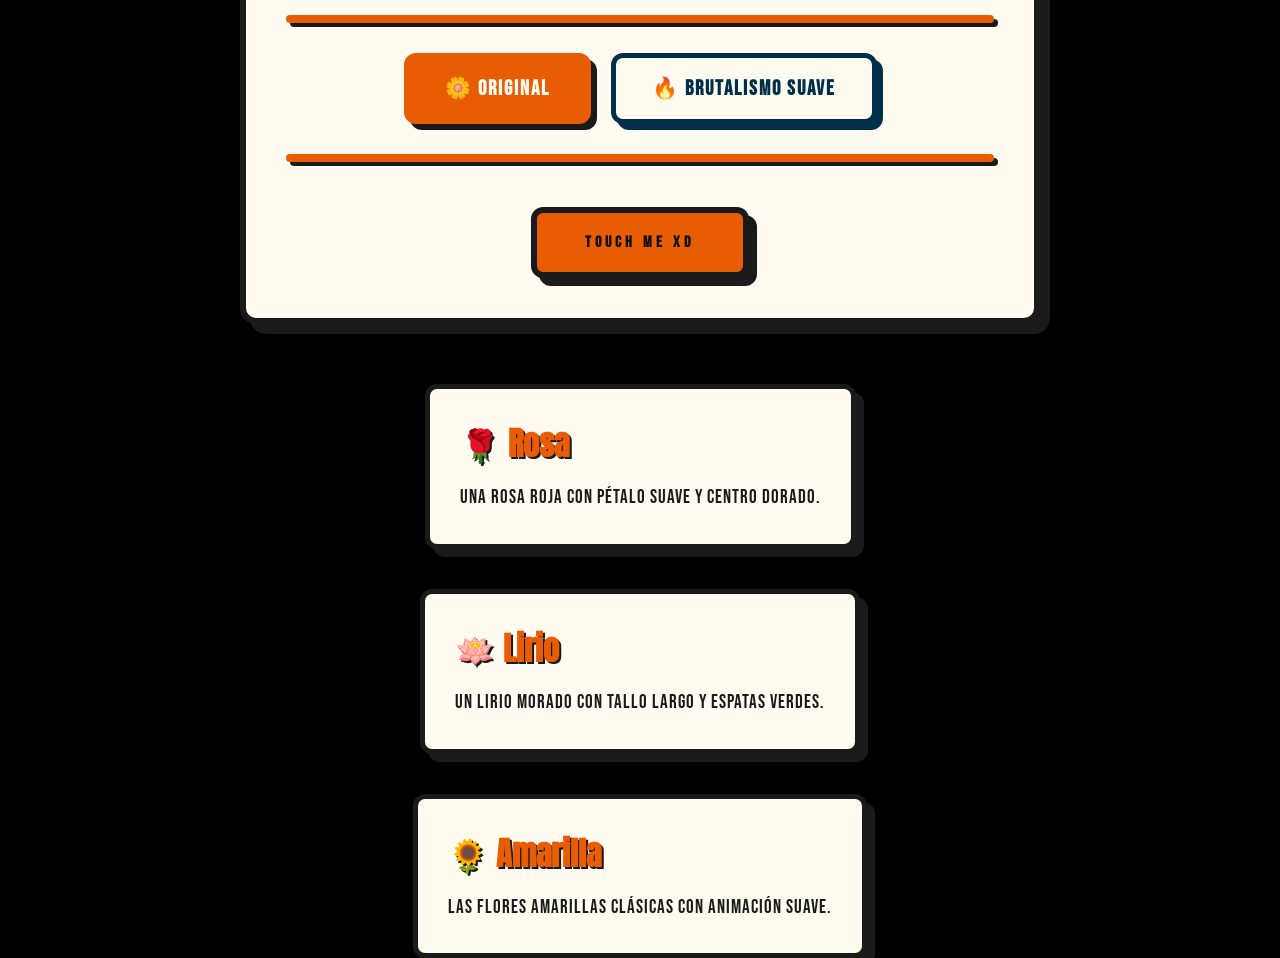
==== index.html @ 669f4d66 "Initial commit with roses, lilies and brutalism style" ====
<!DOCTYPE html>
<html lang="es">
<head>
    <meta charset="UTF-8">
    <meta http-equiv="X-UA-Compatible" content="IE=edge">
    <meta name="viewport" content="width=device-width, initial-scale=1.0">
    <link rel="stylesheet" href="css/style.css">
    <link rel="stylesheet" href="css/style-brutal.css">
    <link rel="icon" href="img/flowers.png" type="image/x-icon">
    <title>FLORES</title>
</head>
<body id="body-page">
    <div class="brutal-header">
        <h1 class="brutal-title-main">Flowers</h1>
        <div class="brutal-divider"></div>
        <p class="brutal-description">
            POR SI NADIE TE DIO FLORES HOY :)
        </p>
        <div class="brutal-divider"></div>
        <div class="brutal-selector">
            <button class="brutal-style-btn active" id="btn-original" onclick="setStyle('original')">🌼 Original</button>
            <button class="brutal-style-btn" id="btn-brutal" onclick="setStyle('brutal')">🔥 Brutalismo Suave</button>
        </div>
        <div class="brutal-divider"></div>
        <div class="button">
            <a href="flower.html" class="brutal-btn-primary">TOUCH ME XD</a>
        </div>
    </div>

    <div class="brutal-card">
        <h3>🌹 Rosa</h3>
        <p>Una rosa roja con pétalo suave y centro dorado.</p>
    </div>
    <div class="brutal-card">
        <h3>🪷 Lirio</h3>
        <p>Un lirio morado con tallo largo y espatas verdes.</p>
    </div>
    <div class="brutal-card">
        <h3>🌻 Amarilla</h3>
        <p>Las flores amarillas clásicas con animación suave.</p>
    </div>

    <script>
        function setStyle(style) {
            const body = document.getElementById('body-page');
            const btnOrig = document.getElementById('btn-original');
            const btnBrutal = document.getElementById('btn-brutal');

            if (style === 'brutal') {
                body.classList.add('brutal-mode');
                body.style.backgroundImage = 'none';
                btnBrutal.classList.add('active');
                btnOrig.classList.remove('active');
            } else {
                body.classList.remove('brutal-mode');
                btnOrig.classList.add('active');
                btnBrutal.classList.remove('active');
            }
        }
    </script>
</body>
</html>
---- css/style.css ----
@import url('https://fonts.googleapis.com/css2?family=Poppins:ital,wght@0,500;1,900&display=swap');
* {
  font-family: 'Poppins', cursive;
}
body {
  color: azure;
  width: 100%;
  height: 82vh;
  display: flex;
  flex-direction: column;
  align-items: center;
  justify-content: center;
  background-color: black;
}
body.brutal-mode {
  display: none;
}
.greetings {
  font-size: 7rem;
  font-weight: 900;
}
.greetings > span {
  animation: glow 2.5s ease-in-out infinite;
}
@keyframes glow {
  0%, 100% {
    color: #fff;
    text-shadow: 0 0 12px #39c6d6, 0 0 50px #39c6d6, 0 0 100px #39c6d6;
  }
  10%, 90% {
    color: #111;
    text-shadow: none;
  }
}
.greetings > span:nth-child(2) { animation-delay: .2s; }
.greetings > span:nth-child(3) { animation-delay: .4s; }
.greetings > span:nth-child(4) { animation-delay: .6s; }
.greetings > span:nth-child(5) { animation-delay: .8s; }
.greetings > span:nth-child(6) { animation-delay: 1s; }

.description {
  font-size: 1.5rem;
  margin-bottom: 20px;
}

.button a {
  text-decoration: none;
  font-size: 1rem;
  color: #111;
}

.botones {
  padding: 9px;
  border-radius: 80px;
  background-color: transparent;
  border: none;
}
.botones a {
  background-color: #0a2be9;
  padding: 9px;
  border-radius: 80px;
}
.botones a:focus {
  background-color: rgb(50, 194, 194);
}

@media screen and (max-width: 574px) {
  .greetings { display: block; font-size: 4rem; font-weight: 800; text-align: center; }
  .description { font-size: 2rem; }
  .button a { font-size: 1rem; }
}
---- css/style-brutal.css ----
@import url('https://fonts.googleapis.com/css2?family=Anton&family=Bebas+Neue&display=swap');
* {
  margin: 0;
  padding: 0;
  box-sizing: border-box;
}

body.brutal-mode {
  background-color: #fffbf0;
  color: #1a1a1a;
  font-family: 'Bebas Neue', 'Arial Black', Impact, sans-serif;
  min-height: 100vh;
  display: flex;
  flex-direction: column;
  align-items: center;
  justify-content: center;
  overflow: hidden;
}

.brutal-header {
  text-align: center;
  margin-bottom: 40px;
  padding: 40px;
  border: 6px solid #1a1a1a;
  border-radius: 16px;
  background: #fffbf0;
  box-shadow: 10px 10px 0px #1a1a1a;
  max-width: 800px;
  width: 90%;
}

.brutal-title-main {
  font-family: 'Anton', 'Bebas Neue', sans-serif;
  font-size: 5rem;
  text-transform: uppercase;
  letter-spacing: 8px;
  color: #e85d04;
  text-shadow: 4px 4px 0px #1a1a1a;
  margin-bottom: 20px;
  line-height: 1.1;
}

.brutal-subtitle {
  font-family: 'Bebas Neue', 'Arial Black', sans-serif;
  font-size: 2rem;
  letter-spacing: 4px;
  color: #003049;
  text-transform: uppercase;
  margin-bottom: 20px;
  border: 4px solid #003049;
  display: inline-block;
  padding: 10px 25px;
  border-radius: 8px;
  box-shadow: 5px 5px 0px #1a1a1a;
}

.brutal-divider {
  height: 8px;
  background: #e85d04;
  border: none;
  border-radius: 4px;
  margin: 25px 0;
  box-shadow: 4px 4px 0px #1a1a1a;
}

.brutal-selector {
  display: flex;
  gap: 20px;
  flex-wrap: wrap;
  justify-content: center;
  margin: 30px 0;
}

.brutal-style-btn {
  padding: 18px 36px;
  border: 5px solid #003049;
  border-radius: 12px;
  background: #fffbf0;
  color: #003049;
  font-family: 'Bebas Neue', 'Arial Black', sans-serif;
  font-size: 1.3rem;
  font-weight: 900;
  text-transform: uppercase;
  letter-spacing: 2px;
  cursor: pointer;
  box-shadow: 6px 6px 0px #003049;
  transition: all 0.2s ease;
}

.brutal-style-btn:hover {
  transform: translate(-3px, -3px);
  box-shadow: 9px 9px 0px #003049;
  background: #003049;
  color: #fffbf0;
}

.brutal-style-btn.active {
  background: #e85d04;
  border-color: #e85d04;
  color: #fffbf0;
  box-shadow: 6px 6px 0px #1a1a1a;
}

.brutal-description {
  font-family: 'Bebas Neue', sans-serif;
  font-size: 1.5rem;
  letter-spacing: 3px;
  text-align: center;
  color: #1a1a1a;
  margin: 20px 0;
  line-height: 1.6;
}

.brutal-btn-primary {
  display: inline-block;
  padding: 20px 48px;
  border: 6px solid #1a1a1a;
  border-radius: 12px;
  background: #e85d04;
  color: #fffbf0;
  font-family: 'Bebas Neue', 'Arial Black', sans-serif;
  font-size: 1.6rem;
  font-weight: 900;
  text-transform: uppercase;
  letter-spacing: 4px;
  cursor: pointer;
  box-shadow: 8px 8px 0px #1a1a1a;
  transition: all 0.2s ease;
  text-decoration: none;
  margin-top: 20px;
}

.brutal-btn-primary:hover {
  transform: translate(-4px, -4px);
  box-shadow: 12px 12px 0px #1a1a1a;
  background: #d62828;
}

.brutal-btn-primary:active {
  transform: translate(4px, 4px);
  box-shadow: 2px 2px 0px #1a1a1a;
}

.brutal-card {
  border: 5px solid #1a1a1a;
  border-radius: 12px;
  padding: 30px;
  background: #fffbf0;
  box-shadow: 8px 8px 0px #1a1a1a;
  margin: 20px;
  max-width: 600px;
}

.brutal-card h3 {
  font-family: 'Anton', sans-serif;
  font-size: 2rem;
  color: #e85d04;
  margin-bottom: 15px;
  text-shadow: 2px 2px 0px #1a1a1a;
}

.brutal-card p {
  font-family: 'Bebas Neue', sans-serif;
  font-size: 1.2rem;
  letter-spacing: 1px;
  color: #1a1a1a;
  line-height: 1.6;
}

.brutal-glow {
  text-shadow: 0 0 20px rgba(232, 93, 4, 0.5);
}

.brutal-garland {
  position: absolute;
  top: 0;
  left: 0;
  width: 100%;
  height: 100%;
  pointer-events: none;
  z-index: 0;
}

.brutal-garland-line {
  position: absolute;
  width: 100%;
  height: 4px;
  background: repeating-linear-gradient(
    to right,
    #e85d04 0px, #e85d04 20px,
    #003049 20px, #003049 40px,
    #d62828 40px, #d62828 60px,
    #fffbf0 60px, #fffbf0 80px
  );
}

@media screen and (max-width: 574px) {
  .brutal-title-main {
    font-size: 2.5rem;
    letter-spacing: 3px;
  }
  .brutal-subtitle {
    font-size: 1.2rem;
    letter-spacing: 2px;
  }
  .brutal-style-btn {
    font-size: 1rem;
    padding: 14px 24px;
  }
  .brutal-btn-primary {
    font-size: 1.2rem;
    padding: 16px 32px;
  }
  .brutal-header {
    padding: 20px;
  }
}
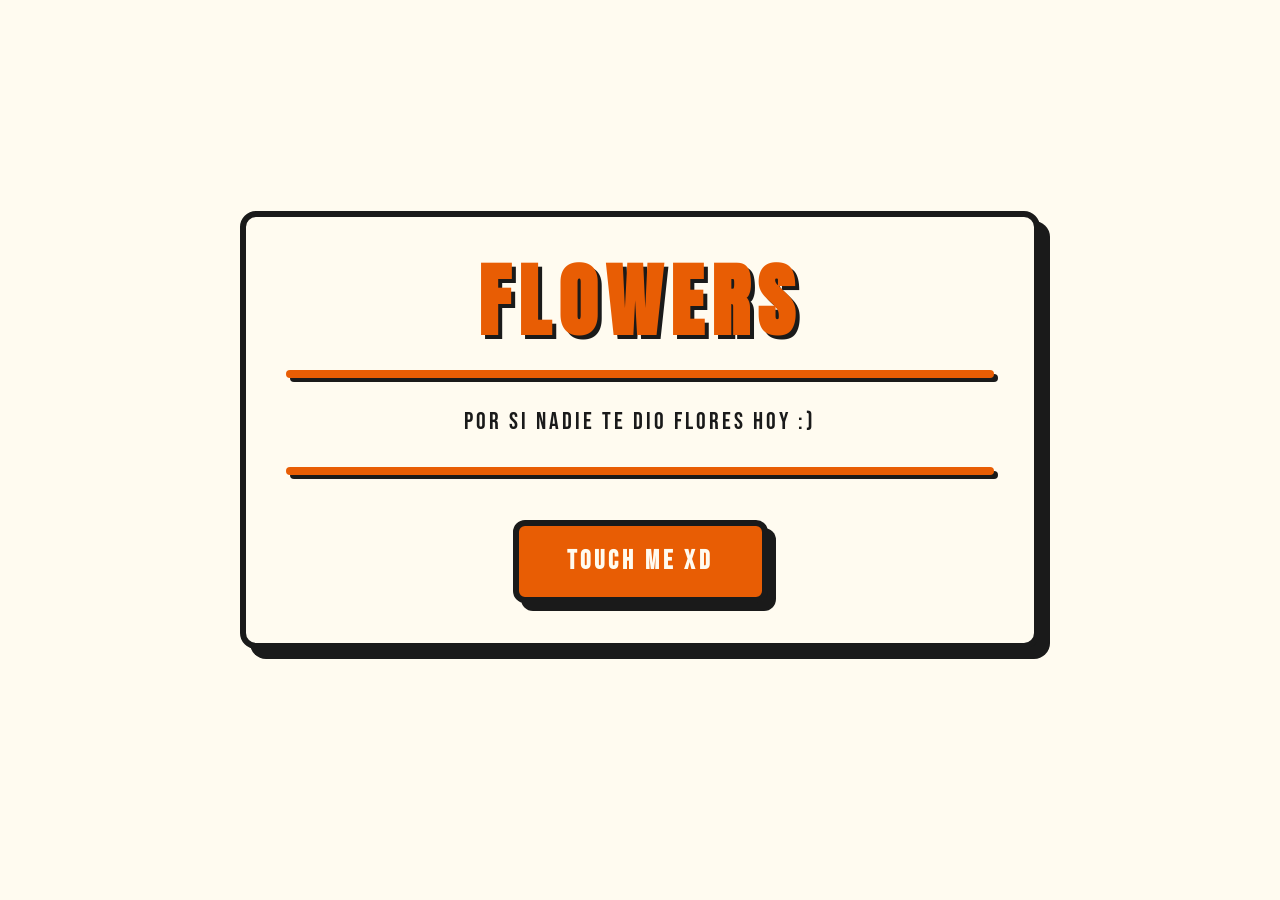
==== commit 4b58bf6e: "Clean up: remove roses/lilies, apply brutal mode by default, responsive" ====
--- a/index.html
+++ b/index.html
@@ -9,7 +9,7 @@
     <link rel="icon" href="img/flowers.png" type="image/x-icon">
     <title>FLORES</title>
 </head>
-<body id="body-page">
+<body id="body-page" class="brutal-mode">
     <div class="brutal-header">
         <h1 class="brutal-title-main">Flowers</h1>
         <div class="brutal-divider"></div>
@@ -17,46 +17,17 @@
             POR SI NADIE TE DIO FLORES HOY :)
         </p>
         <div class="brutal-divider"></div>
-        <div class="brutal-selector">
-            <button class="brutal-style-btn active" id="btn-original" onclick="setStyle('original')">🌼 Original</button>
-            <button class="brutal-style-btn" id="btn-brutal" onclick="setStyle('brutal')">🔥 Brutalismo Suave</button>
-        </div>
-        <div class="brutal-divider"></div>
         <div class="button">
             <a href="flower.html" class="brutal-btn-primary">TOUCH ME XD</a>
         </div>
     </div>
 
-    <div class="brutal-card">
-        <h3>🌹 Rosa</h3>
-        <p>Una rosa roja con pétalo suave y centro dorado.</p>
-    </div>
-    <div class="brutal-card">
-        <h3>🪷 Lirio</h3>
-        <p>Un lirio morado con tallo largo y espatas verdes.</p>
-    </div>
-    <div class="brutal-card">
-        <h3>🌻 Amarilla</h3>
-        <p>Las flores amarillas clásicas con animación suave.</p>
-    </div>
-
     <script>
-        function setStyle(style) {
-            const body = document.getElementById('body-page');
-            const btnOrig = document.getElementById('btn-original');
-            const btnBrutal = document.getElementById('btn-brutal');
-
-            if (style === 'brutal') {
-                body.classList.add('brutal-mode');
-                body.style.backgroundImage = 'none';
-                btnBrutal.classList.add('active');
-                btnOrig.classList.remove('active');
-            } else {
-                body.classList.remove('brutal-mode');
-                btnOrig.classList.add('active');
-                btnBrutal.classList.remove('active');
-            }
-        }
+        onload = () => {
+            document.body.classList.add('brutal-mode');
+            const body = document.getElementById('flower-body');
+            if (body) body.classList.add('brutal-mode');
+        };
     </script>
 </body>
 </html>
--- a/css/style.css
+++ b/css/style.css
@@ -1,71 +1,10 @@
 @import url('https://fonts.googleapis.com/css2?family=Poppins:ital,wght@0,500;1,900&display=swap');
 * {
   font-family: 'Poppins', cursive;
-}
-body {
-  color: azure;
-  width: 100%;
-  height: 82vh;
-  display: flex;
-  flex-direction: column;
-  align-items: center;
-  justify-content: center;
-  background-color: black;
-}
-body.brutal-mode {
-  display: none;
-}
-.greetings {
-  font-size: 7rem;
-  font-weight: 900;
-}
-.greetings > span {
-  animation: glow 2.5s ease-in-out infinite;
-}
-@keyframes glow {
-  0%, 100% {
-    color: #fff;
-    text-shadow: 0 0 12px #39c6d6, 0 0 50px #39c6d6, 0 0 100px #39c6d6;
-  }
-  10%, 90% {
-    color: #111;
-    text-shadow: none;
-  }
-}
-.greetings > span:nth-child(2) { animation-delay: .2s; }
-.greetings > span:nth-child(3) { animation-delay: .4s; }
-.greetings > span:nth-child(4) { animation-delay: .6s; }
-.greetings > span:nth-child(5) { animation-delay: .8s; }
-.greetings > span:nth-child(6) { animation-delay: 1s; }
-
-.description {
-  font-size: 1.5rem;
-  margin-bottom: 20px;
-}
-
-.button a {
-  text-decoration: none;
-  font-size: 1rem;
-  color: #111;
-}
-
-.botones {
-  padding: 9px;
-  border-radius: 80px;
-  background-color: transparent;
-  border: none;
-}
-.botones a {
-  background-color: #0a2be9;
-  padding: 9px;
-  border-radius: 80px;
-}
-.botones a:focus {
-  background-color: rgb(50, 194, 194);
 }
 
 @media screen and (max-width: 574px) {
   .greetings { display: block; font-size: 4rem; font-weight: 800; text-align: center; }
   .description { font-size: 2rem; }
   .button a { font-size: 1rem; }
-}+}
